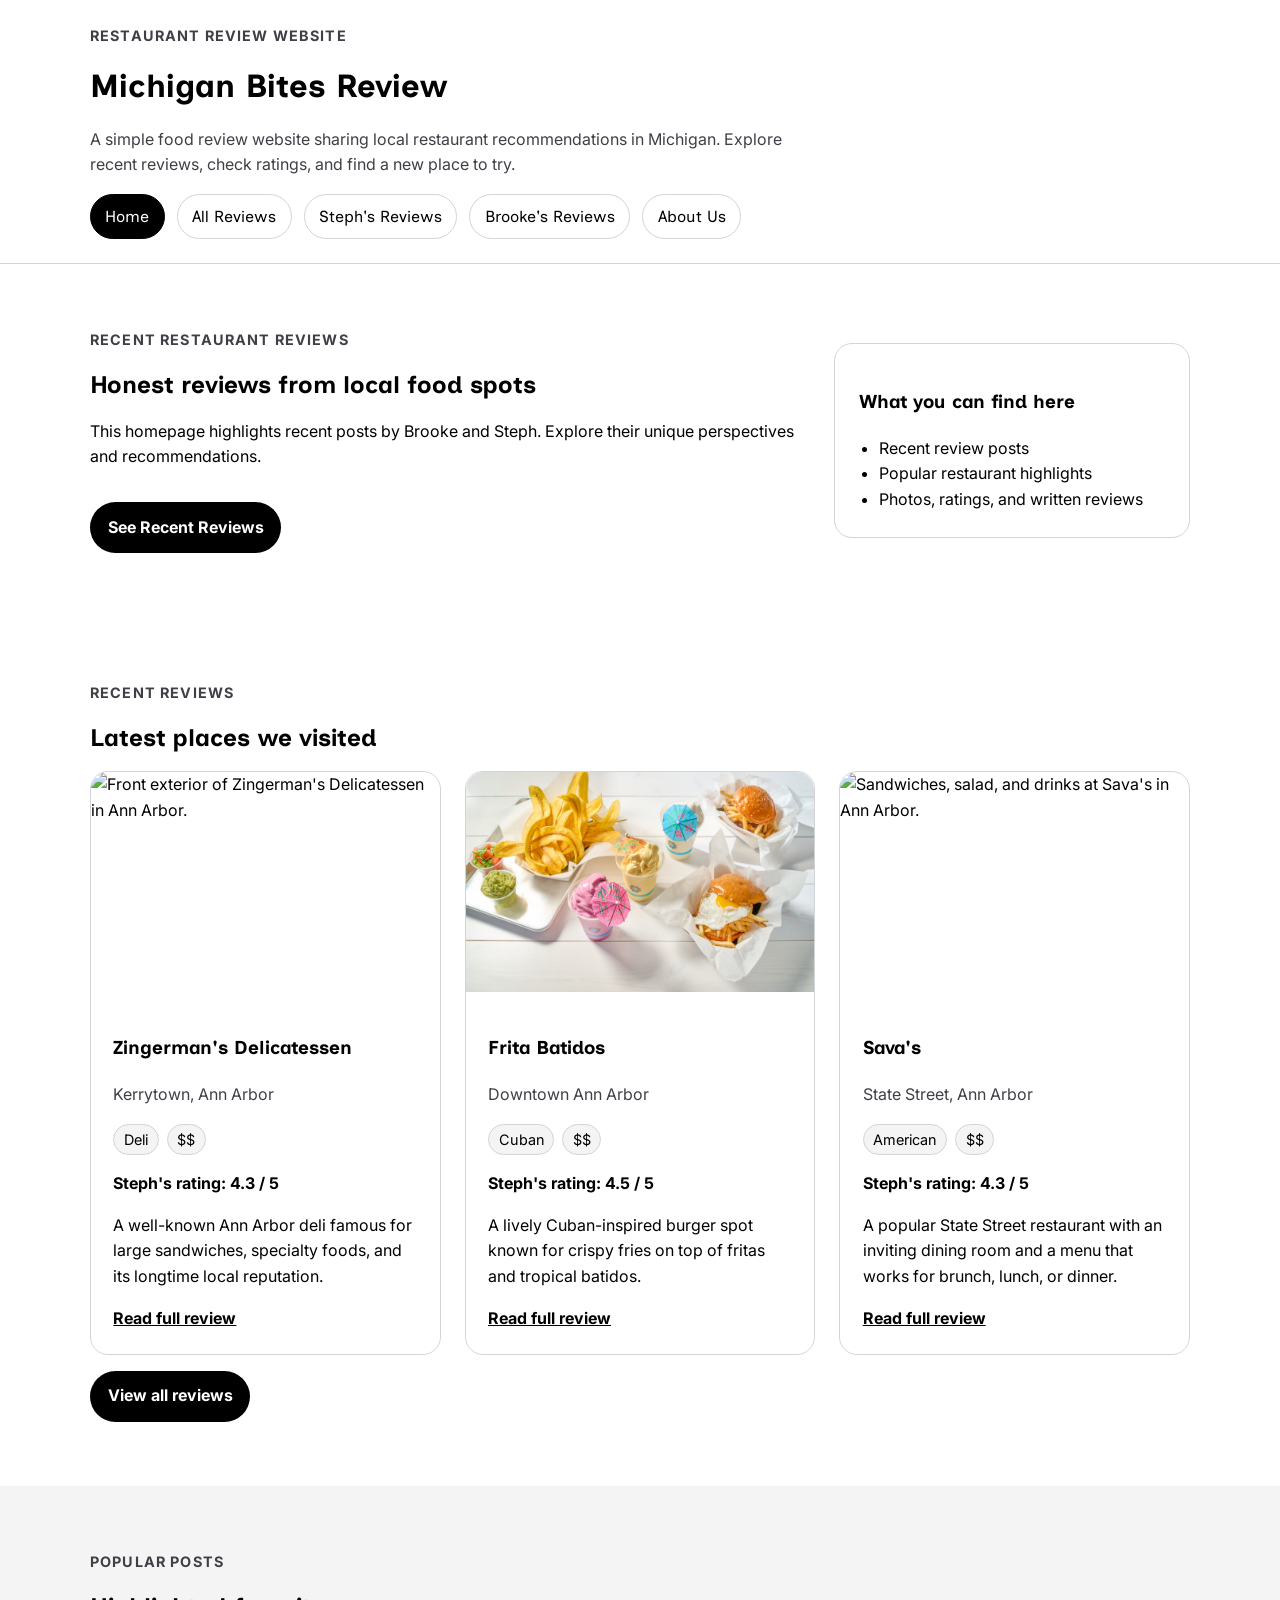
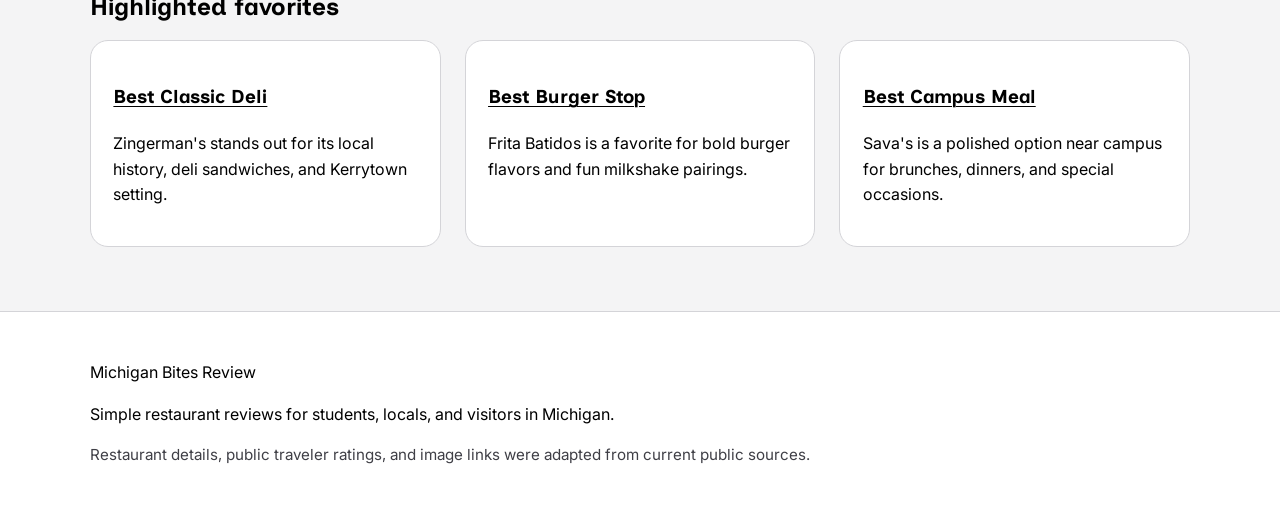
==== index.html @ a38d1d95 "styling" ====
<!DOCTYPE html>
<html lang="en">
<head>
  <meta charset="UTF-8">
  <meta name="viewport" content="width=device-width, initial-scale=1.0">
  <title>Michigan Bites Review</title>
  <link rel="stylesheet" href="styles.css">
</head>
<body>
  <a class="skip-link" href="#main-content">Skip to main content</a>

  <header class="site-header">
    <div class="container">
      <div class="brand-block">
        <p class="eyebrow">Restaurant Review Website</p>
        <h1>Michigan Bites Review</h1>
        <p class="intro">
          A simple food review website sharing local restaurant recommendations in Michigan.
          Explore recent reviews, check ratings, and find a new place to try.
        </p>
      </div>

      <nav aria-label="Main navigation">
        <ul class="nav-list">
          <li><a href="index.html" aria-current="page">Home</a></li>
          <li><a href="all-reviews.html">All Reviews</a></li>
          <li><a href="stephs-reviews.html">Steph's Reviews</a></li>
          <li><a href="brookes-reviews.html">Brooke's Reviews</a></li>
          <li><a href="about-us.html">About Us</a></li>
        </ul>
      </nav>
    </div>
  </header>

  <main id="main-content">
    <section class="hero">
      <div class="container hero-grid">
        <div>
          <p class="section-label">Recent Restaurant Reviews</p>
          <h2>Honest reviews from local food spots</h2>
          <p>
            This homepage highlights recent posts by Brooke and Steph. Explore their unique perspectives and recommendations.
          </p>
          <a class="button-link" href="#recent-reviews">See Recent Reviews</a>
        </div>

        <div class="hero-card">
          <h3>What you can find here</h3>
          <ul class="feature-list">
            <li>Recent review posts</li>
            <li>Popular restaurant highlights</li>
            <li>Photos, ratings, and written reviews</li>
          </ul>
        </div>
      </div>
    </section>

    <section class="section" id="recent-reviews">
      <div class="container">
        <p class="section-label">Recent Reviews</p>
        <h2>Latest places we visited</h2>

        <div class="card-grid">
          <article class="review-card">
            <img src="https://www.zingermansdeli.com/app/uploads/2022/11/Deli_Deli_Front_Spring_16x9_Crop_WEB_2021.jpg" alt="Front exterior of Zingerman's Delicatessen in Ann Arbor.">
            <div class="card-content">
              <h3>Zingerman's Delicatessen</h3>
              <p class="meta">Kerrytown, Ann Arbor</p>
              <div class="tag-row">
                <span class="tag">Deli</span>
                <span class="tag">$$</span>
              </div>
              <p class="rating">Steph's rating: 4.3 / 5</p>
              <p>
                A well-known Ann Arbor deli famous for large sandwiches, specialty
                foods, and its longtime local reputation.
              </p>
              <a class="text-link" href="zingermans.html">Read full review</a>
            </div>
          </article>

          <article class="review-card">
            <img src="images/frita.jpg" alt="Burger and fries from Frita Batidos in Ann Arbor.">
            <div class="card-content">
              <h3>Frita Batidos</h3>
              <p class="meta">Downtown Ann Arbor</p>
              <div class="tag-row">
                <span class="tag">Cuban</span>
                <span class="tag">$$</span>
              </div>
              <p class="rating">Steph's rating: 4.5 / 5</p>
              <p>
                A lively Cuban-inspired burger spot known for crispy fries on top of
                fritas and tropical batidos.
              </p>
              <a class="text-link" href="frita-batidos.html">Read full review</a>
            </div>
          </article>

          <article class="review-card">
            <img src="https://images.squarespace-cdn.com/content/v1/67cf414f31701c1c1927f87d/36ddcbe2-a7ff-451a-a430-a8d5077a0384/_F8A4283.jpg" alt="Sandwiches, salad, and drinks at Sava's in Ann Arbor.">
            <div class="card-content">
              <h3>Sava's</h3>
              <p class="meta">State Street, Ann Arbor</p>
              <div class="tag-row">
                <span class="tag">American</span>
                <span class="tag">$$</span>
              </div>
              <p class="rating">Steph's rating: 4.3 / 5</p>
              <p>
                A popular State Street restaurant with an inviting dining room and a
                menu that works for brunch, lunch, or dinner.
              </p>
              <a class="text-link" href="savas.html">Read full review</a>
            </div>
          </article>
        </div>

        <a class="button-link" href="all-reviews.html">View all reviews</a>
      </div>
    </section>

    <section class="section section-alt">
      <div class="container">
        <p class="section-label">Popular Posts</p>
        <h2>Highlighted favorites</h2>

        <div class="popular-grid">
          <article class="popular-card">
            <h3><a href="zingermans.html">Best Classic Deli</a></h3>
            <p>Zingerman's stands out for its local history, deli sandwiches, and Kerrytown setting.</p>
          </article>

          <article class="popular-card">
            <h3><a href="frita-batidos.html">Best Burger Stop</a></h3>
            <p>Frita Batidos is a favorite for bold burger flavors and fun milkshake pairings.</p>
          </article>

          <article class="popular-card">
            <h3><a href="savas.html">Best Campus Meal</a></h3>
            <p>Sava's is a polished option near campus for brunches, dinners, and special occasions.</p>
          </article>
        </div>
      </div>
    </section>
  </main>

  <footer class="site-footer">
    <div class="container">
      <p>Michigan Bites Review</p>
      <p>Simple restaurant reviews for students, locals, and visitors in Michigan.</p>
      <p class="footer-note">Restaurant details, public traveler ratings, and image links were adapted from current public sources.</p>
    </div>
  </footer>
</body>
</html>
---- styles.css ----
@import url("https://fonts.googleapis.com/css2?family=Inclusive+Sans:wght@400;700&family=Inter:wght@400;600;700;800&display=swap");

:root {
  --text: #000000;
  --muted: #3f3f46;
  --card: #ffffff;
  --border: #d4d4d8;
  --soft-gray: #f4f4f5;
}

* {
  box-sizing: border-box;
}

body {
  margin: 0;
  font-family: "Inter", Arial, sans-serif;
  line-height: 1.6;
  color: var(--text);
  background: #ffffff;
}

img {
  display: block;
  max-width: 100%;
}

a {
  color: var(--text);
}

a:focus,
button:focus {
  outline: 3px solid #1f5eff;
  outline-offset: 3px;
}

.skip-link {
  position: absolute;
  left: -9999px;
  top: 0;
  background: #ffffff;
  color: #000000;
  padding: 0.75rem 1rem;
}

.skip-link:focus {
  left: 1rem;
  top: 1rem;
  z-index: 20;
}

.container {
  width: min(1100px, 92%);
  margin: 0 auto;
}

.site-header {
  border-bottom: 1px solid var(--border);
  background: #ffffff;
}

.brand-block {
  padding-top: 1.5rem;
}

.eyebrow,
.section-label {
  margin: 0;
  font-size: 0.9rem;
  letter-spacing: 0.08em;
  text-transform: uppercase;
  color: var(--muted);
  font-weight: bold;
}

.site-header h1,
.hero h2,
.section h2,
.review-card h3,
.popular-card h3,
.hero-card h3,
.detail-card h2,
nav {
  font-family: "Inclusive Sans", "Inter", Arial, sans-serif;
}

.site-header h1,
.hero h2,
.section h2 {
  line-height: 1.15;
}

.intro {
  max-width: 45rem;
  color: var(--muted);
}

.nav-list {
  list-style: none;
  display: flex;
  flex-wrap: wrap;
  gap: 0.75rem;
  margin: 1rem 0 0;
  padding: 0 0 1.5rem;
}

.nav-list a {
  display: inline-block;
  padding: 0.55rem 0.9rem;
  border: 1px solid var(--border);
  border-radius: 999px;
  background: #ffffff;
  text-decoration: none;
  color: var(--text);
}

.nav-list a[aria-current="page"] {
  background: #000000;
  color: #ffffff;
  border-color: #000000;
}

.hero,
.section {
  padding: 4rem 0;
}

.section-alt {
  background: var(--soft-gray);
}

.hero-grid {
  display: grid;
  grid-template-columns: 2fr 1fr;
  gap: 2rem;
  align-items: center;
}

.hero-card,
.popular-card,
.review-card,
.detail-card {
  background: var(--card);
  border: 1px solid var(--border);
  border-radius: 18px;
}

.hero-card {
  padding: 1.5rem;
}

.feature-list {
  padding-left: 1.25rem;
  margin-bottom: 0;
}

.button-link,
.text-link {
  font-weight: bold;
}

.button-link {
  display: inline-block;
  margin-top: 1rem;
  padding: 0.8rem 1.1rem;
  border-radius: 999px;
  background: #000000;
  color: #ffffff;
  text-decoration: none;
}

.card-grid,
.popular-grid {
  display: grid;
  gap: 1.5rem;
}

.card-grid {
  grid-template-columns: repeat(3, 1fr);
}

.review-card {
  opacity: 1;
  transition: opacity 260ms ease;
  will-change: opacity;
}

.review-card.is-hiding {
  opacity: 0;
}

@media (prefers-reduced-motion: reduce) {
  .review-card {
    transition: none;
  }
}

.popular-grid {
  grid-template-columns: repeat(3, 1fr);
}

.review-card img {
  width: 100%;
  height: 220px;
  object-fit: cover;
  border-radius: 18px 18px 0 0;
}

.card-content,
.popular-card,
.detail-content {
  padding: 1.4rem;
}

.popular-card a {
  color: inherit;
  text-decoration-thickness: 0.08em;
  text-underline-offset: 0.18em;
}

.popular-card a:hover {
  color: var(--muted);
}

.meta {
  color: var(--muted);
}

.tag-row {
  display: flex;
  flex-wrap: wrap;
  gap: 0.5rem;
  margin: 0.6rem 0 0.75rem;
}

.tag {
  display: inline-block;
  padding: 0.2rem 0.6rem;
  border: 1px solid var(--border);
  border-radius: 999px;
  background: var(--soft-gray);
  font-size: 0.9rem;
}

.rating {
  font-weight: bold;
  color: var(--text);
}

.filter-bar {
  display: flex;
  flex-wrap: wrap;
  gap: 0.75rem;
  align-items: center;
  margin: 1rem 0 1.5rem;
}

.filter-bar select {
  padding: 0.5rem 0.6rem;
  border-radius: 10px;
  border: 1px solid var(--border);
  background: #ffffff;
  font: inherit;
}

.filter-bar .button-link {
  margin-top: 0;
  border: 0;
  cursor: pointer;
}

.no-results-message {
  margin: 1rem 0 1.5rem;
  padding: 1rem;
  border: 1px solid var(--border);
  border-radius: 12px;
  background: var(--soft-gray);
  color: var(--muted);
  font-weight: 600;
}

.detail-layout {
  max-width: 900px;
}

.detail-card {
  overflow: hidden;
}

.detail-image {
  width: 100%;
  max-height: 360px;
  object-fit: cover;
}

.about-layout {
  display: grid;
  grid-template-columns: 1fr 2fr;
  gap: 1.5rem;
  padding: 1.4rem;
  align-items: start;
}

.about-photo {
  width: 100%;
  max-height: 360px;
  object-fit: cover;
  border-radius: 14px;
  border: 1px solid var(--border);
}

.about-layout .detail-content {
  padding: 0;
}

.contact-section {
  margin-top: 2rem;
}

.contact-form {
  background: var(--card);
  border: 1px solid var(--border);
  border-radius: 18px;
  padding: 1.4rem;
  display: grid;
  gap: 0.75rem;
}

.contact-form input,
.contact-form textarea {
  width: 100%;
  padding: 0.7rem 0.8rem;
  border-radius: 12px;
  border: 1px solid var(--border);
  background: #ffffff;
  font: inherit;
}

.contact-form textarea {
  resize: vertical;
}

.contact-form .button-link {
  border: 0;
  cursor: pointer;
  width: fit-content;
}

.site-footer {
  padding: 2rem 0;
  border-top: 1px solid var(--border);
  background: #ffffff;
}

.footer-note {
  font-size: 0.95rem;
  color: var(--muted);
}

@media (max-width: 900px) {
  .hero-grid,
  .card-grid,
  .popular-grid,
  .about-layout {
    grid-template-columns: 1fr;
  }
}

@media (max-width: 600px) {
  .hero,
  .section {
    padding: 3rem 0;
  }

  .nav-list {
    gap: 0.5rem;
  }

  .nav-list a {
    width: 100%;
    text-align: center;
  }
}
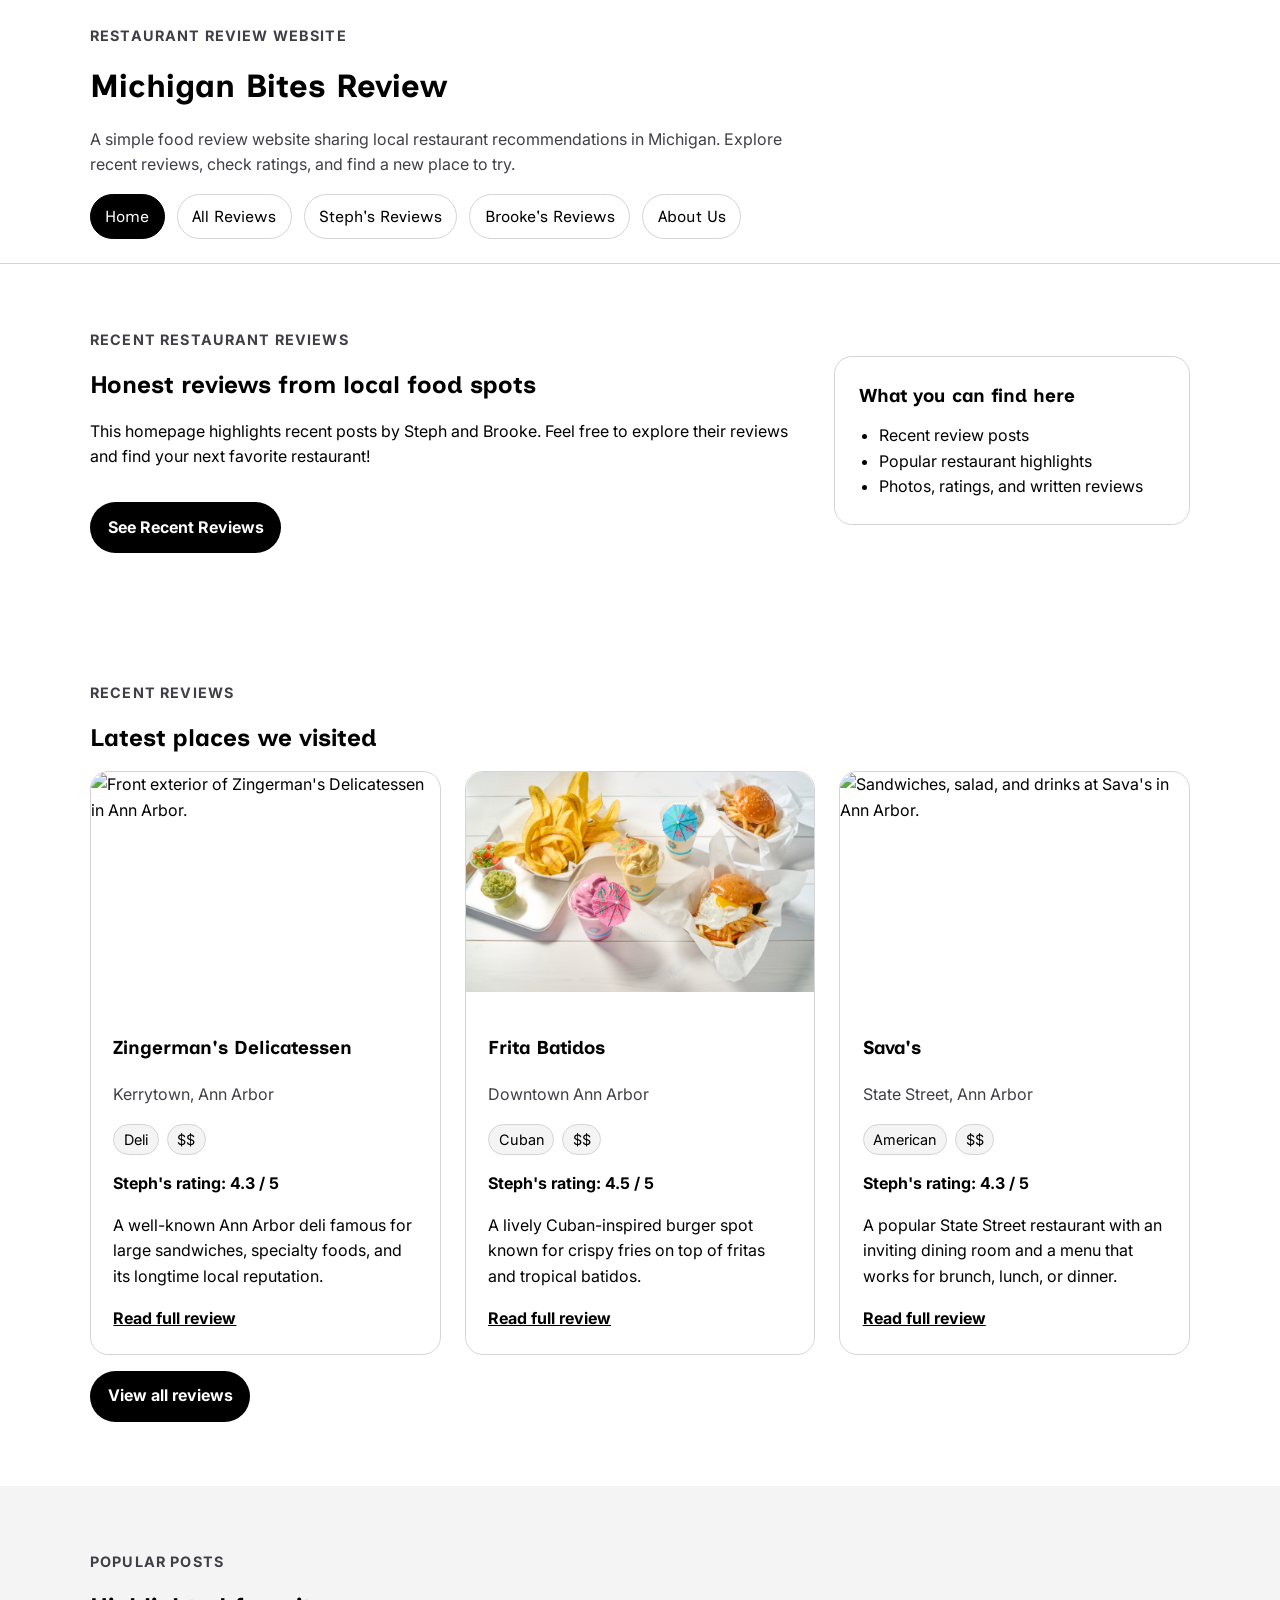
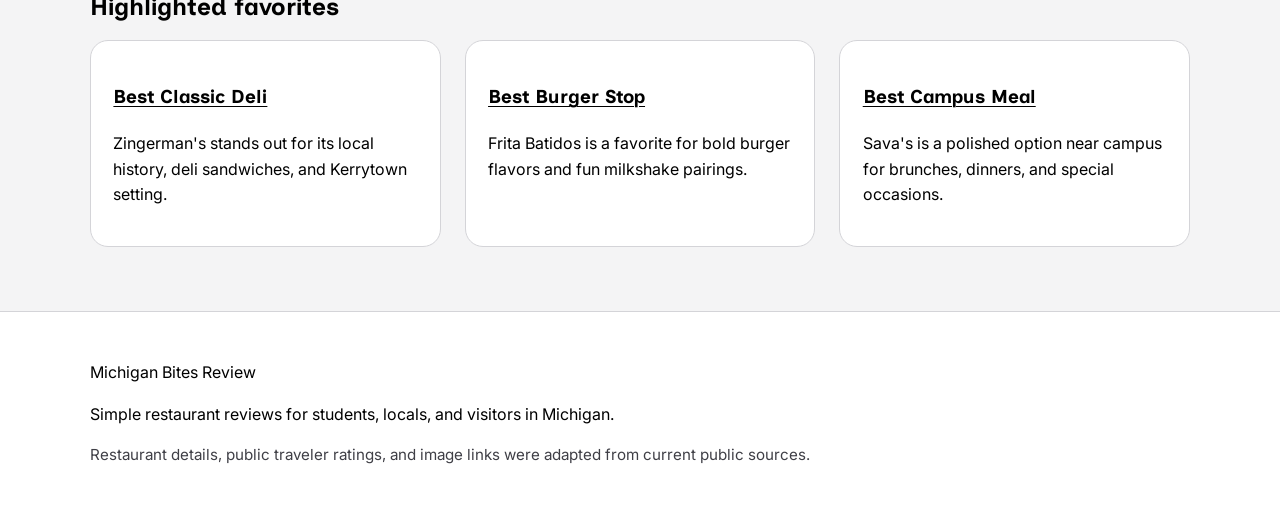
==== commit 49c90a7b: "final project" ====
--- a/index.html
+++ b/index.html
@@ -5,6 +5,7 @@
   <meta name="viewport" content="width=device-width, initial-scale=1.0">
   <title>Michigan Bites Review</title>
   <link rel="stylesheet" href="styles.css">
+  <script src="review-modal.js" defer></script>
 </head>
 <body>
   <a class="skip-link" href="#main-content">Skip to main content</a>
@@ -39,7 +40,7 @@
           <p class="section-label">Recent Restaurant Reviews</p>
           <h2>Honest reviews from local food spots</h2>
           <p>
-            This homepage highlights recent posts by Brooke and Steph. Explore their unique perspectives and recommendations.
+            This homepage highlights recent posts by Steph and Brooke. Feel free to explore their reviews and find your next favorite restaurant!
           </p>
           <a class="button-link" href="#recent-reviews">See Recent Reviews</a>
         </div>
--- a/styles.css
+++ b/styles.css
@@ -150,9 +150,14 @@
   padding: 1.5rem;
 }
 
+.hero-card h3 {
+  margin-top: 0;
+  margin-bottom: 0.75rem;
+}
+
 .feature-list {
+  margin: 0;
   padding-left: 1.25rem;
-  margin-bottom: 0;
 }
 
 .button-link,
@@ -248,6 +253,70 @@
   color: var(--text);
 }
 
+.modal-open {
+  overflow: hidden;
+}
+
+.review-modal-overlay {
+  position: fixed;
+  inset: 0;
+  z-index: 50;
+  display: grid;
+  place-items: center;
+  padding: 1.5rem;
+  background: rgba(48, 48, 54, 0.72);
+}
+
+.review-modal-overlay[hidden] {
+  display: none;
+}
+
+.review-modal {
+  position: relative;
+  width: min(900px, 100%);
+  max-height: 88vh;
+  overflow: auto;
+  border-radius: 18px;
+  background: #ffffff;
+  box-shadow: 0 24px 60px rgba(0, 0, 0, 0.28);
+}
+
+.modal-close {
+  position: absolute;
+  top: 0.8rem;
+  right: 0.8rem;
+  width: 2.5rem;
+  height: 2.5rem;
+  border: 1px solid var(--border);
+  border-radius: 999px;
+  background: #ffffff;
+  color: #000000;
+  cursor: pointer;
+  font-size: 1.5rem;
+  line-height: 1;
+}
+
+.modal-image {
+  width: 100%;
+  max-height: 320px;
+  object-fit: cover;
+}
+
+.modal-body {
+  padding: 1.5rem;
+}
+
+.map-section {
+  margin-top: 1.5rem;
+}
+
+.map-frame {
+  width: 100%;
+  min-height: 300px;
+  border: 1px solid var(--border);
+  border-radius: 12px;
+}
+
 .filter-bar {
   display: flex;
   flex-wrap: wrap;
@@ -381,4 +450,20 @@
     width: 100%;
     text-align: center;
   }
-}
+
+  .review-modal-overlay {
+    padding: 0.75rem;
+  }
+
+  .review-modal {
+    max-height: 92vh;
+  }
+
+  .modal-body {
+    padding: 1.1rem;
+  }
+
+  .map-frame {
+    min-height: 240px;
+  }
+}
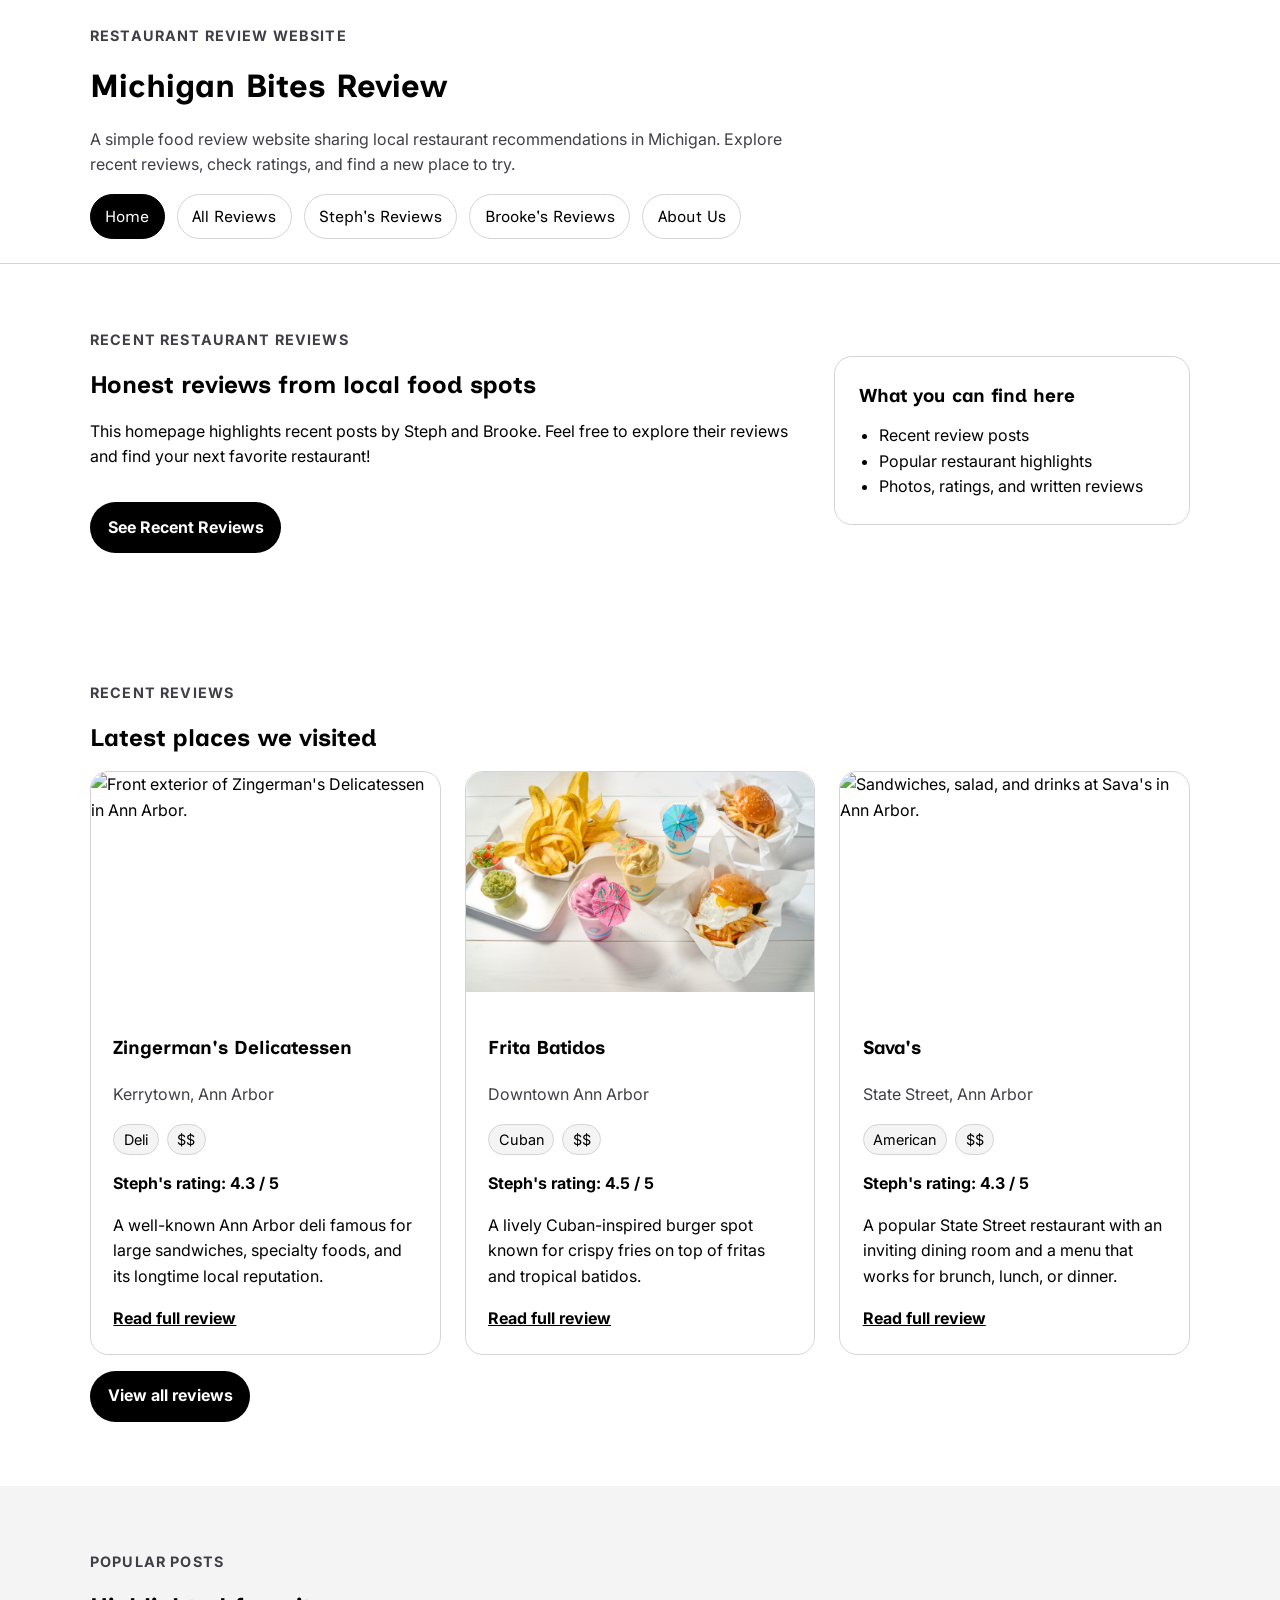
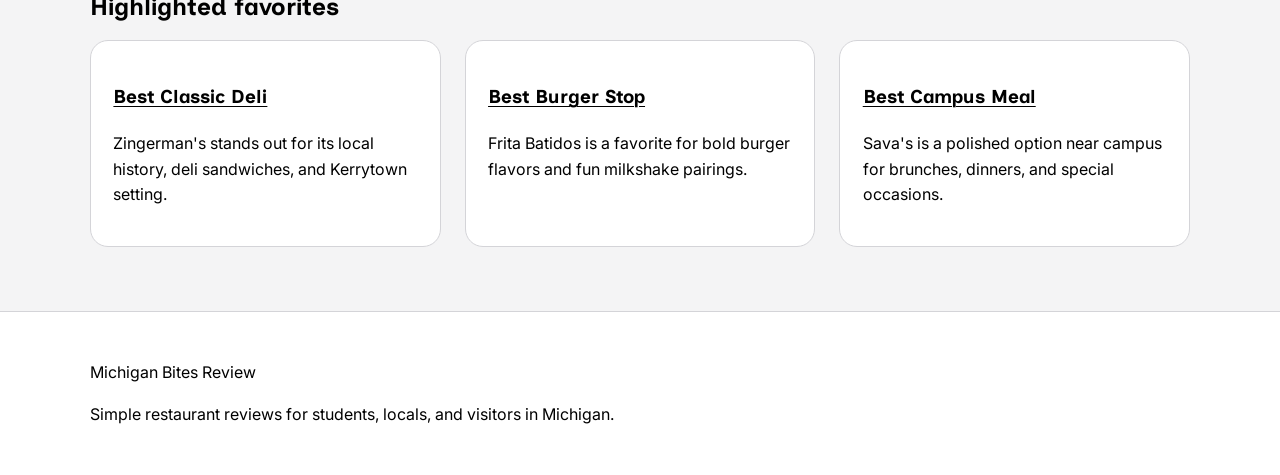
==== commit 25746825: "Accessibility:" ====
--- a/index.html
+++ b/index.html
@@ -150,7 +150,6 @@
     <div class="container">
       <p>Michigan Bites Review</p>
       <p>Simple restaurant reviews for students, locals, and visitors in Michigan.</p>
-      <p class="footer-note">Restaurant details, public traveler ratings, and image links were adapted from current public sources.</p>
     </div>
   </footer>
 </body>
--- a/styles.css
+++ b/styles.css
@@ -422,11 +422,6 @@
   background: #ffffff;
 }
 
-.footer-note {
-  font-size: 0.95rem;
-  color: var(--muted);
-}
-
 @media (max-width: 900px) {
   .hero-grid,
   .card-grid,
